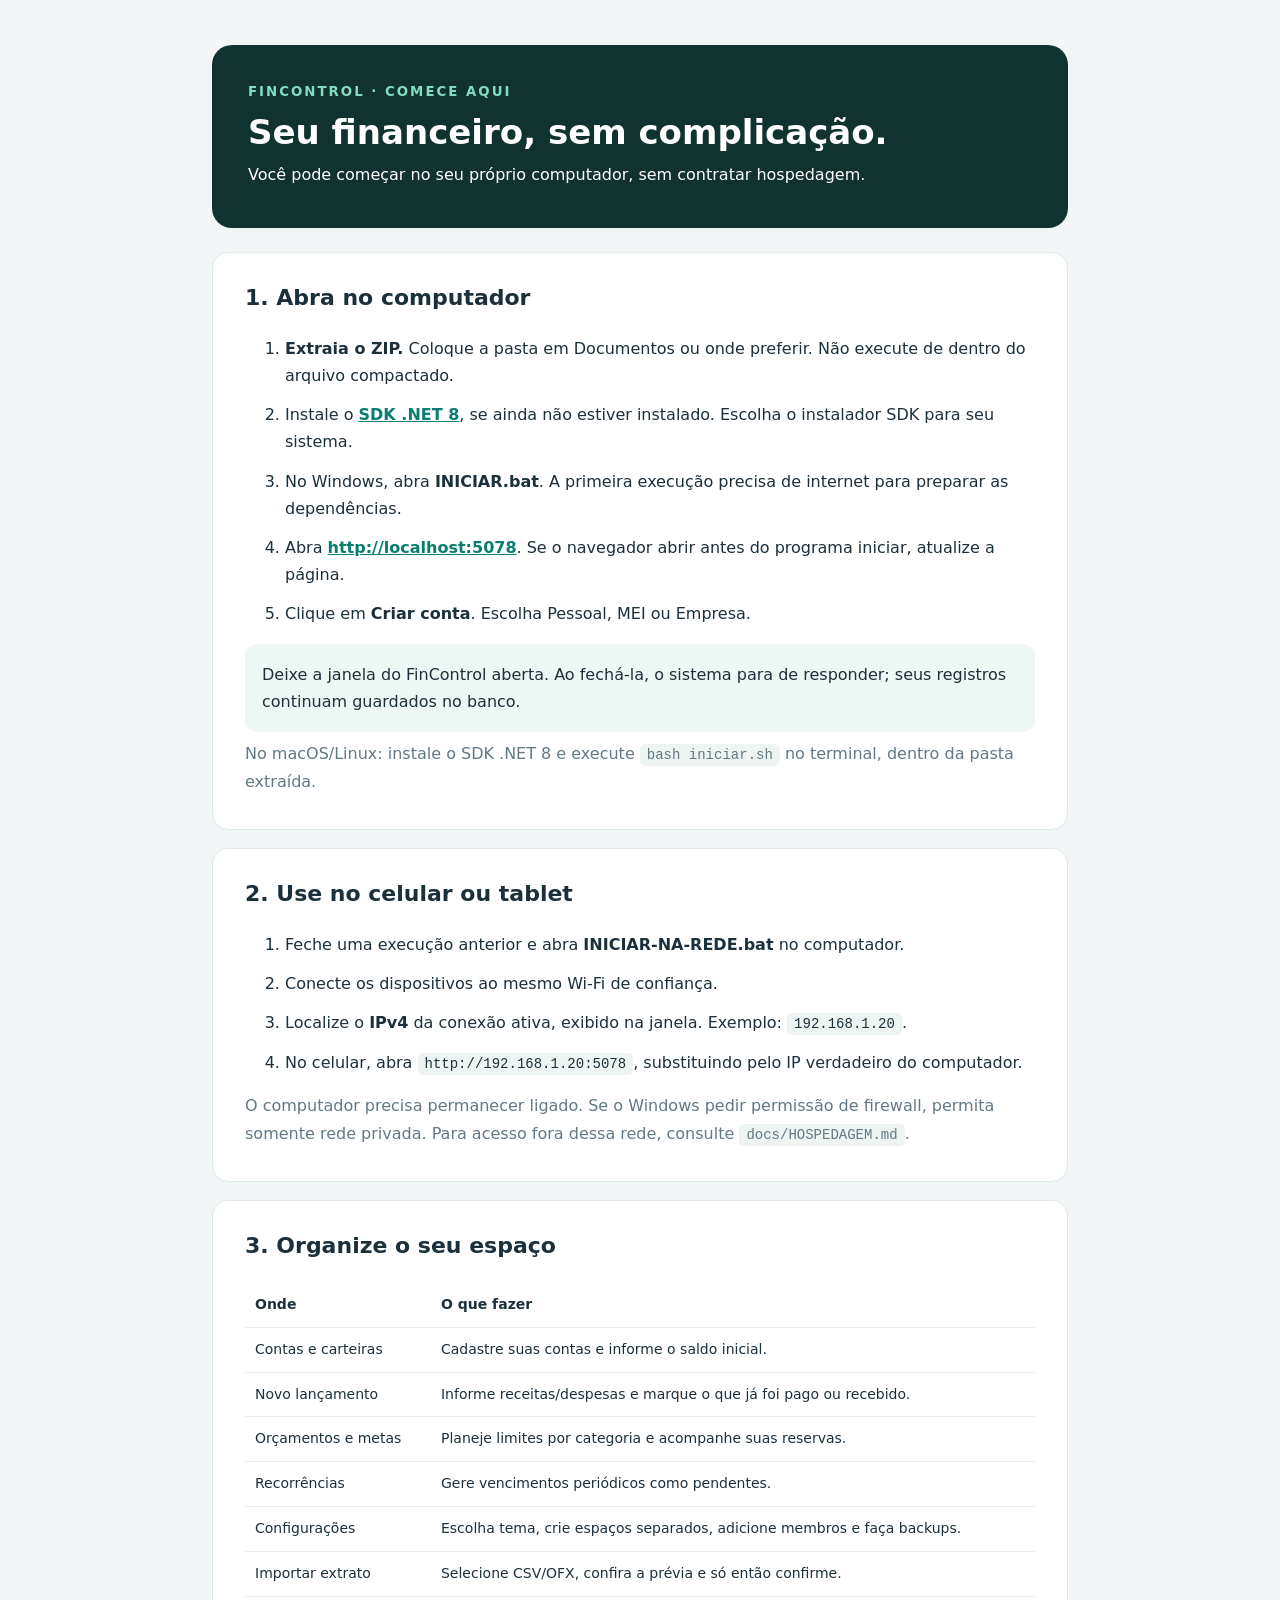
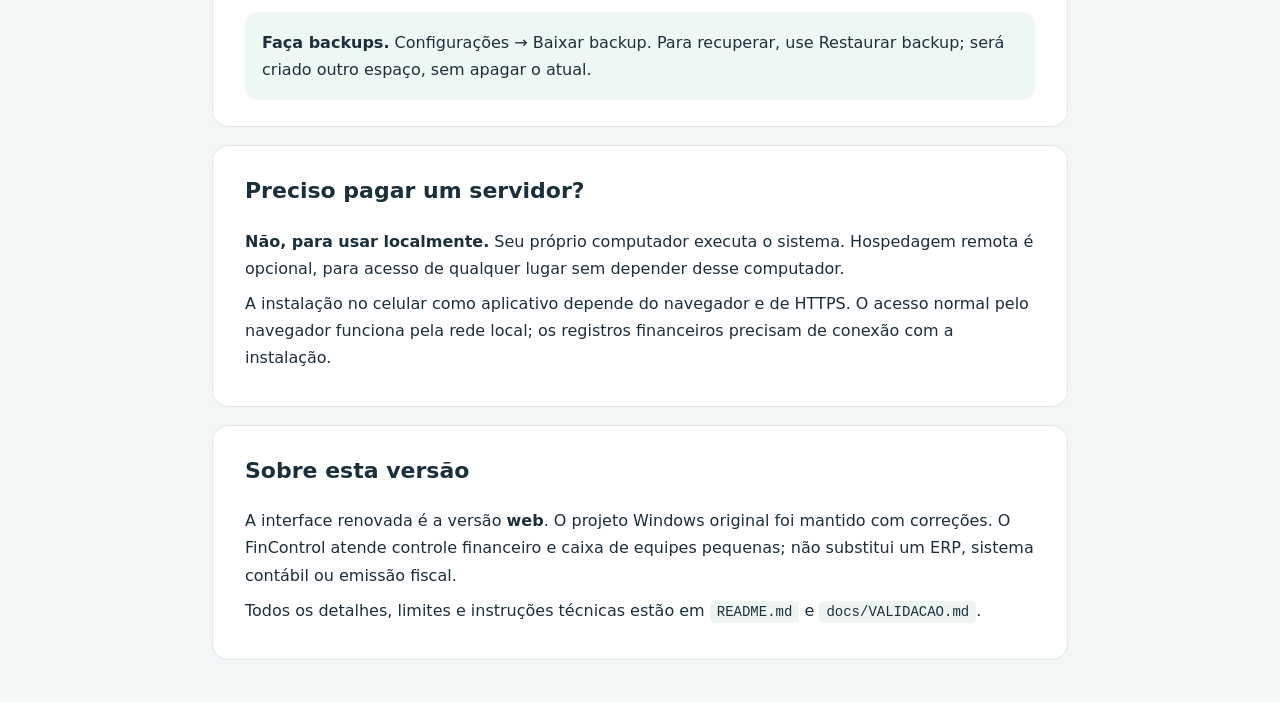
==== LEIA-ME.html @ aa4eff6c "docs: apresentar FinControl Enterprise e configurar solução Adicionar README, guia de início, script" ====
<!doctype html><html lang="pt-BR"><head><meta charset="utf-8"><meta name="viewport" content="width=device-width,initial-scale=1"><title>Comece aqui · FinControl</title><style>*{box-sizing:border-box}body{margin:0;background:#f3f6f7;color:#1c303b;font:16px/1.7 system-ui,sans-serif}main{max-width:900px;margin:45px auto;padding:0 22px}header{background:#10332f;color:white;border-radius:20px;padding:32px 36px;margin-bottom:24px}header small{color:#83dcc0;letter-spacing:2px;font-weight:700}h1{margin:8px 0;font-size:34px;line-height:1.2}h2{font-size:22px;margin-top:0}p{margin:8px 0}section{background:white;padding:26px 32px;border:1px solid #dfe7ea;border-radius:16px;margin:18px 0}li{margin:12px 0}code{background:#edf4f2;padding:3px 7px;border-radius:5px;font-size:14px;overflow-wrap:anywhere}a{color:#087e72;font-weight:600}.note{background:#edf7f3;border-radius:12px;padding:17px;margin-top:15px}.sub{color:#627984}table{width:100%;border-collapse:collapse;font-size:14px}td,th{padding:10px;border-bottom:1px solid #e5ebee;text-align:left}@media(max-width:500px){main{margin:20px auto;padding:0 13px}header,section{padding:23px}h1{font-size:28px}}</style></head><body><main><header><small>FINCONTROL · COMECE AQUI</small><h1>Seu financeiro, sem complicação.</h1><p>Você pode começar no seu próprio computador, sem contratar hospedagem.</p></header><section><h2>1. Abra no computador</h2><ol><li><strong>Extraia o ZIP.</strong> Coloque a pasta em Documentos ou onde preferir. Não execute de dentro do arquivo compactado.</li><li>Instale o <a href="https://dotnet.microsoft.com/download/dotnet/8.0">SDK .NET 8</a>, se ainda não estiver instalado. Escolha o instalador SDK para seu sistema.</li><li>No Windows, abra <strong>INICIAR.bat</strong>. A primeira execução precisa de internet para preparar as dependências.</li><li>Abra <a href="http://localhost:5078">http://localhost:5078</a>. Se o navegador abrir antes do programa iniciar, atualize a página.</li><li>Clique em <strong>Criar conta</strong>. Escolha Pessoal, MEI ou Empresa.</li></ol><div class="note">Deixe a janela do FinControl aberta. Ao fechá-la, o sistema para de responder; seus registros continuam guardados no banco.</div><p class="sub">No macOS/Linux: instale o SDK .NET 8 e execute <code>bash iniciar.sh</code> no terminal, dentro da pasta extraída.</p></section><section><h2>2. Use no celular ou tablet</h2><ol><li>Feche uma execução anterior e abra <strong>INICIAR-NA-REDE.bat</strong> no computador.</li><li>Conecte os dispositivos ao mesmo Wi-Fi de confiança.</li><li>Localize o <strong>IPv4</strong> da conexão ativa, exibido na janela. Exemplo: <code>192.168.1.20</code>.</li><li>No celular, abra <code>http://192.168.1.20:5078</code>, substituindo pelo IP verdadeiro do computador.</li></ol><p class="sub">O computador precisa permanecer ligado. Se o Windows pedir permissão de firewall, permita somente rede privada. Para acesso fora dessa rede, consulte <code>docs/HOSPEDAGEM.md</code>.</p></section><section><h2>3. Organize o seu espaço</h2><table><thead><tr><th>Onde</th><th>O que fazer</th></tr></thead><tbody><tr><td>Contas e carteiras</td><td>Cadastre suas contas e informe o saldo inicial.</td></tr><tr><td>Novo lançamento</td><td>Informe receitas/despesas e marque o que já foi pago ou recebido.</td></tr><tr><td>Orçamentos e metas</td><td>Planeje limites por categoria e acompanhe suas reservas.</td></tr><tr><td>Recorrências</td><td>Gere vencimentos periódicos como pendentes.</td></tr><tr><td>Configurações</td><td>Escolha tema, crie espaços separados, adicione membros e faça backups.</td></tr><tr><td>Importar extrato</td><td>Selecione CSV/OFX, confira a prévia e só então confirme.</td></tr></tbody></table><div class="note"><strong>Faça backups.</strong> Configurações → Baixar backup. Para recuperar, use Restaurar backup; será criado outro espaço, sem apagar o atual.</div></section><section><h2>Preciso pagar um servidor?</h2><p><strong>Não, para usar localmente.</strong> Seu próprio computador executa o sistema. Hospedagem remota é opcional, para acesso de qualquer lugar sem depender desse computador.</p><p>A instalação no celular como aplicativo depende do navegador e de HTTPS. O acesso normal pelo navegador funciona pela rede local; os registros financeiros precisam de conexão com a instalação.</p></section><section><h2>Sobre esta versão</h2><p>A interface renovada é a versão <strong>web</strong>. O projeto Windows original foi mantido com correções. O FinControl atende controle financeiro e caixa de equipes pequenas; não substitui um ERP, sistema contábil ou emissão fiscal.</p><p>Todos os detalhes, limites e instruções técnicas estão em <code>README.md</code> e <code>docs/VALIDACAO.md</code>.</p></section></main></body></html>
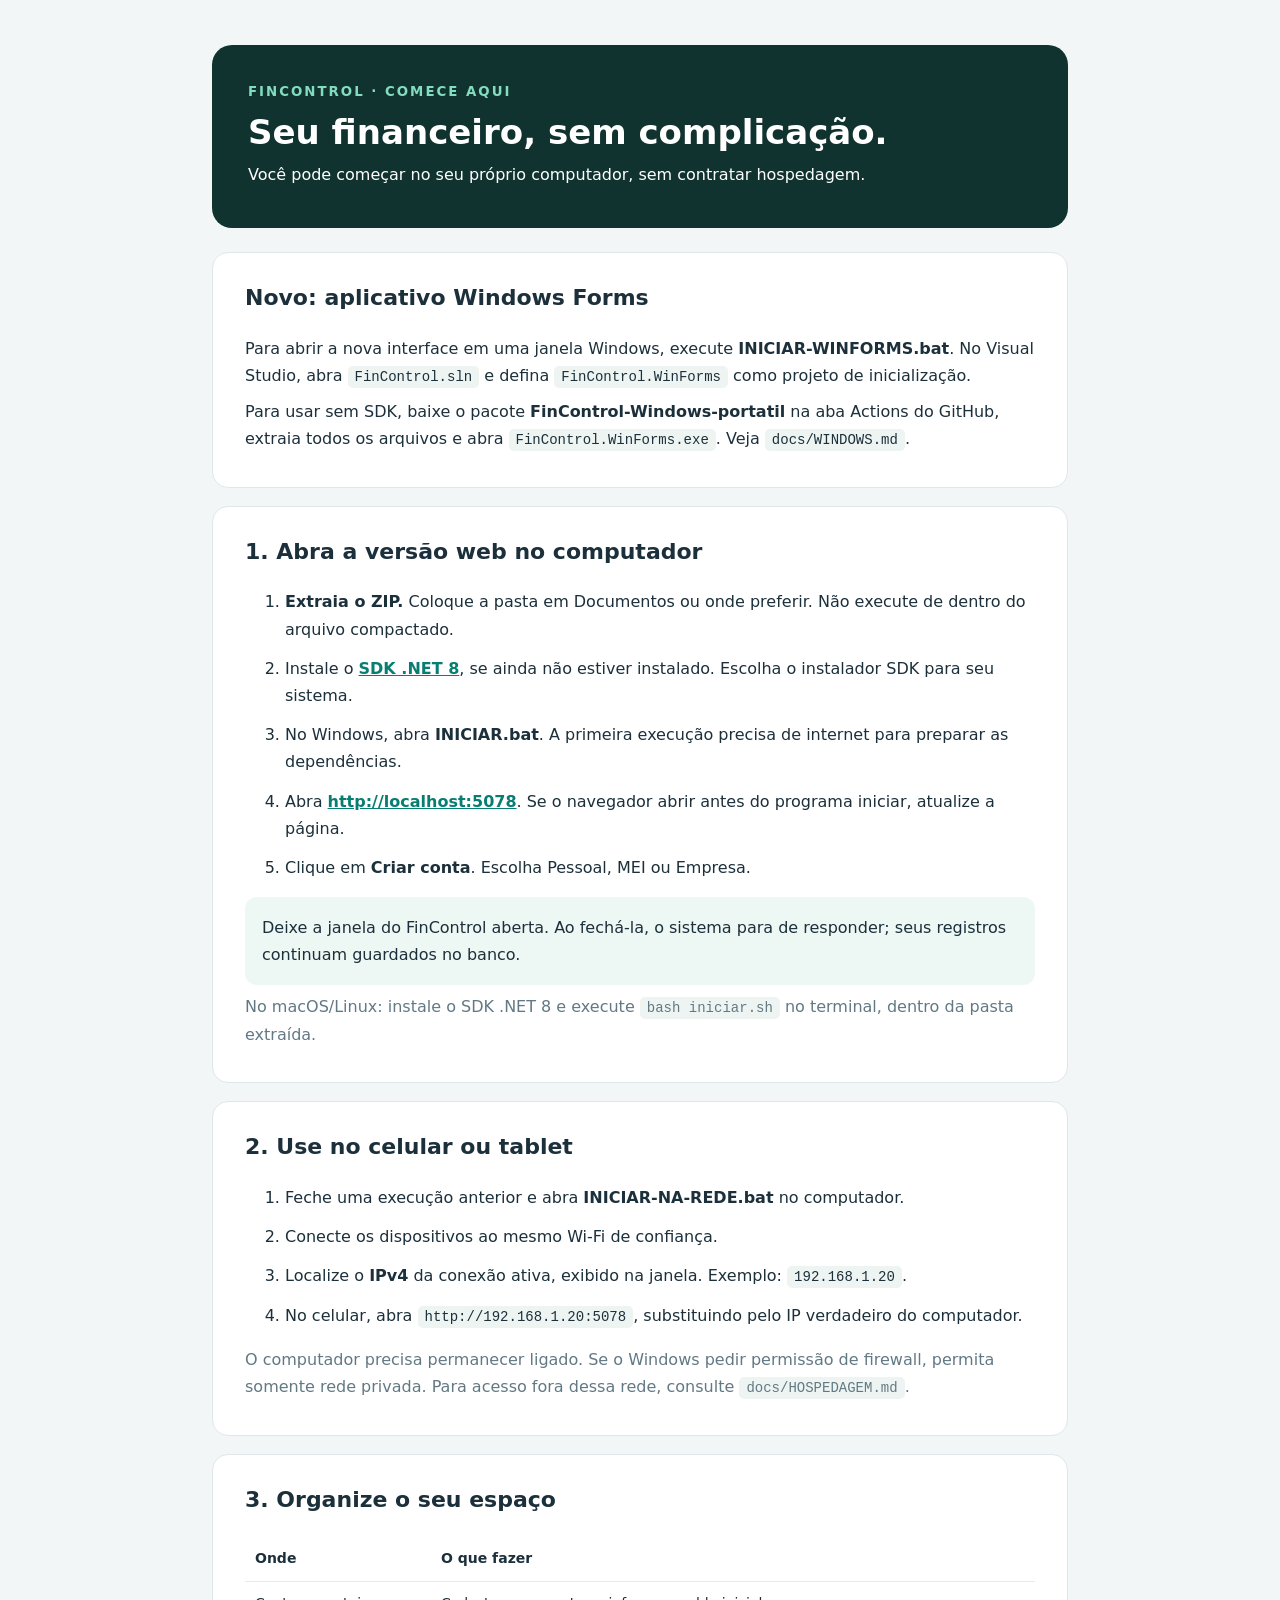
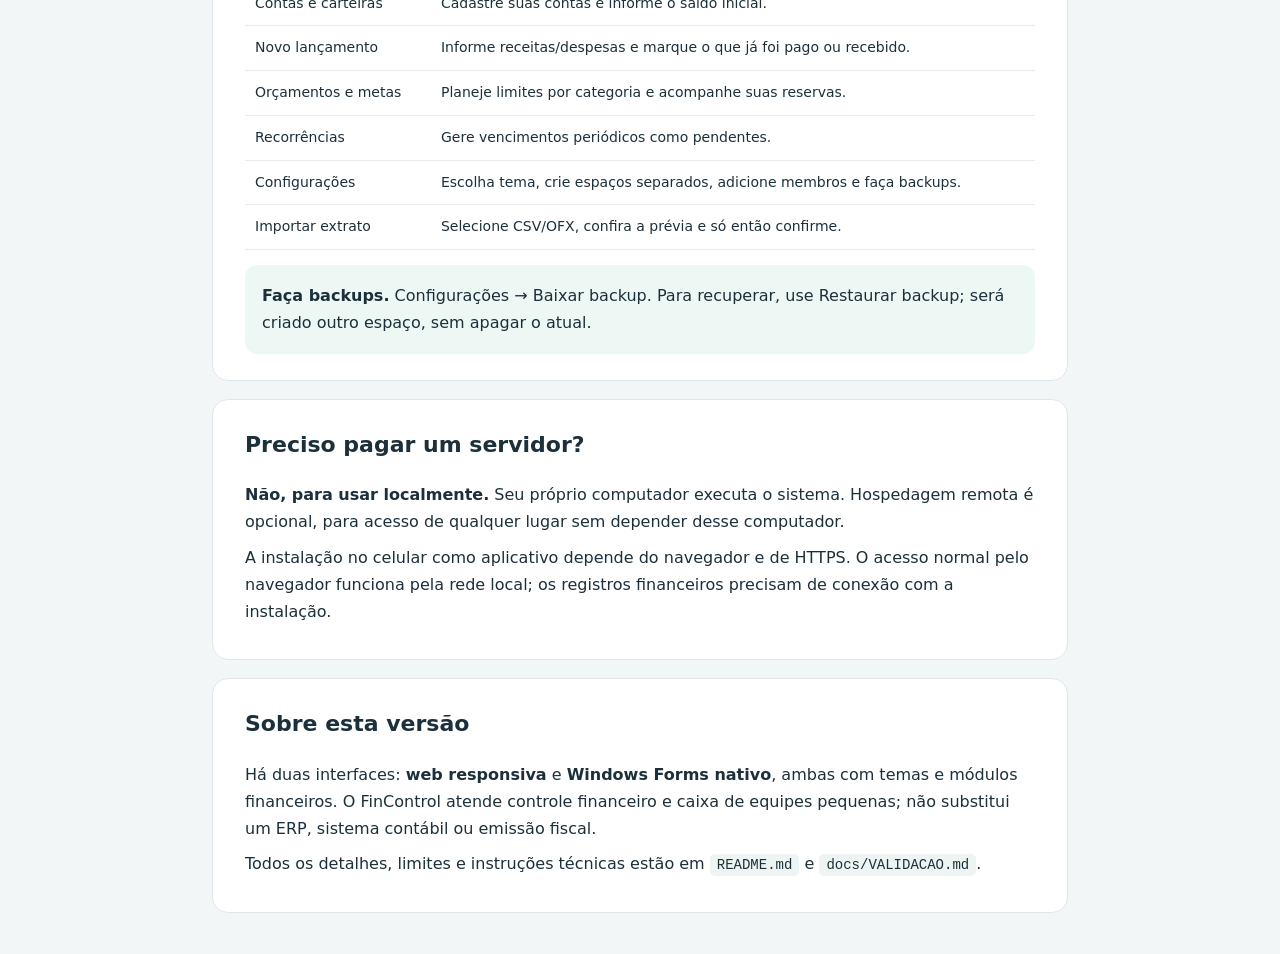
==== commit 0f5631df: "fix: validar no Windows e finalizar instruções do aplicativo nativo" ====
--- a/LEIA-ME.html
+++ b/LEIA-ME.html
@@ -1 +1 @@
-<!doctype html><html lang="pt-BR"><head><meta charset="utf-8"><meta name="viewport" content="width=device-width,initial-scale=1"><title>Comece aqui · FinControl</title><style>*{box-sizing:border-box}body{margin:0;background:#f3f6f7;color:#1c303b;font:16px/1.7 system-ui,sans-serif}main{max-width:900px;margin:45px auto;padding:0 22px}header{background:#10332f;color:white;border-radius:20px;padding:32px 36px;margin-bottom:24px}header small{color:#83dcc0;letter-spacing:2px;font-weight:700}h1{margin:8px 0;font-size:34px;line-height:1.2}h2{font-size:22px;margin-top:0}p{margin:8px 0}section{background:white;padding:26px 32px;border:1px solid #dfe7ea;border-radius:16px;margin:18px 0}li{margin:12px 0}code{background:#edf4f2;padding:3px 7px;border-radius:5px;font-size:14px;overflow-wrap:anywhere}a{color:#087e72;font-weight:600}.note{background:#edf7f3;border-radius:12px;padding:17px;margin-top:15px}.sub{color:#627984}table{width:100%;border-collapse:collapse;font-size:14px}td,th{padding:10px;border-bottom:1px solid #e5ebee;text-align:left}@media(max-width:500px){main{margin:20px auto;padding:0 13px}header,section{padding:23px}h1{font-size:28px}}</style></head><body><main><header><small>FINCONTROL · COMECE AQUI</small><h1>Seu financeiro, sem complicação.</h1><p>Você pode começar no seu próprio computador, sem contratar hospedagem.</p></header><section><h2>1. Abra no computador</h2><ol><li><strong>Extraia o ZIP.</strong> Coloque a pasta em Documentos ou onde preferir. Não execute de dentro do arquivo compactado.</li><li>Instale o <a href="https://dotnet.microsoft.com/download/dotnet/8.0">SDK .NET 8</a>, se ainda não estiver instalado. Escolha o instalador SDK para seu sistema.</li><li>No Windows, abra <strong>INICIAR.bat</strong>. A primeira execução precisa de internet para preparar as dependências.</li><li>Abra <a href="http://localhost:5078">http://localhost:5078</a>. Se o navegador abrir antes do programa iniciar, atualize a página.</li><li>Clique em <strong>Criar conta</strong>. Escolha Pessoal, MEI ou Empresa.</li></ol><div class="note">Deixe a janela do FinControl aberta. Ao fechá-la, o sistema para de responder; seus registros continuam guardados no banco.</div><p class="sub">No macOS/Linux: instale o SDK .NET 8 e execute <code>bash iniciar.sh</code> no terminal, dentro da pasta extraída.</p></section><section><h2>2. Use no celular ou tablet</h2><ol><li>Feche uma execução anterior e abra <strong>INICIAR-NA-REDE.bat</strong> no computador.</li><li>Conecte os dispositivos ao mesmo Wi-Fi de confiança.</li><li>Localize o <strong>IPv4</strong> da conexão ativa, exibido na janela. Exemplo: <code>192.168.1.20</code>.</li><li>No celular, abra <code>http://192.168.1.20:5078</code>, substituindo pelo IP verdadeiro do computador.</li></ol><p class="sub">O computador precisa permanecer ligado. Se o Windows pedir permissão de firewall, permita somente rede privada. Para acesso fora dessa rede, consulte <code>docs/HOSPEDAGEM.md</code>.</p></section><section><h2>3. Organize o seu espaço</h2><table><thead><tr><th>Onde</th><th>O que fazer</th></tr></thead><tbody><tr><td>Contas e carteiras</td><td>Cadastre suas contas e informe o saldo inicial.</td></tr><tr><td>Novo lançamento</td><td>Informe receitas/despesas e marque o que já foi pago ou recebido.</td></tr><tr><td>Orçamentos e metas</td><td>Planeje limites por categoria e acompanhe suas reservas.</td></tr><tr><td>Recorrências</td><td>Gere vencimentos periódicos como pendentes.</td></tr><tr><td>Configurações</td><td>Escolha tema, crie espaços separados, adicione membros e faça backups.</td></tr><tr><td>Importar extrato</td><td>Selecione CSV/OFX, confira a prévia e só então confirme.</td></tr></tbody></table><div class="note"><strong>Faça backups.</strong> Configurações → Baixar backup. Para recuperar, use Restaurar backup; será criado outro espaço, sem apagar o atual.</div></section><section><h2>Preciso pagar um servidor?</h2><p><strong>Não, para usar localmente.</strong> Seu próprio computador executa o sistema. Hospedagem remota é opcional, para acesso de qualquer lugar sem depender desse computador.</p><p>A instalação no celular como aplicativo depende do navegador e de HTTPS. O acesso normal pelo navegador funciona pela rede local; os registros financeiros precisam de conexão com a instalação.</p></section><section><h2>Sobre esta versão</h2><p>A interface renovada é a versão <strong>web</strong>. O projeto Windows original foi mantido com correções. O FinControl atende controle financeiro e caixa de equipes pequenas; não substitui um ERP, sistema contábil ou emissão fiscal.</p><p>Todos os detalhes, limites e instruções técnicas estão em <code>README.md</code> e <code>docs/VALIDACAO.md</code>.</p></section></main></body></html>
+<!doctype html><html lang="pt-BR"><head><meta charset="utf-8"><meta name="viewport" content="width=device-width,initial-scale=1"><title>Comece aqui · FinControl</title><style>*{box-sizing:border-box}body{margin:0;background:#f3f6f7;color:#1c303b;font:16px/1.7 system-ui,sans-serif}main{max-width:900px;margin:45px auto;padding:0 22px}header{background:#10332f;color:white;border-radius:20px;padding:32px 36px;margin-bottom:24px}header small{color:#83dcc0;letter-spacing:2px;font-weight:700}h1{margin:8px 0;font-size:34px;line-height:1.2}h2{font-size:22px;margin-top:0}p{margin:8px 0}section{background:white;padding:26px 32px;border:1px solid #dfe7ea;border-radius:16px;margin:18px 0}li{margin:12px 0}code{background:#edf4f2;padding:3px 7px;border-radius:5px;font-size:14px;overflow-wrap:anywhere}a{color:#087e72;font-weight:600}.note{background:#edf7f3;border-radius:12px;padding:17px;margin-top:15px}.sub{color:#627984}table{width:100%;border-collapse:collapse;font-size:14px}td,th{padding:10px;border-bottom:1px solid #e5ebee;text-align:left}@media(max-width:500px){main{margin:20px auto;padding:0 13px}header,section{padding:23px}h1{font-size:28px}}</style></head><body><main><header><small>FINCONTROL · COMECE AQUI</small><h1>Seu financeiro, sem complicação.</h1><p>Você pode começar no seu próprio computador, sem contratar hospedagem.</p></header><section><h2>Novo: aplicativo Windows Forms</h2><p>Para abrir a nova interface em uma janela Windows, execute <strong>INICIAR-WINFORMS.bat</strong>. No Visual Studio, abra <code>FinControl.sln</code> e defina <code>FinControl.WinForms</code> como projeto de inicialização.</p><p>Para usar sem SDK, baixe o pacote <strong>FinControl-Windows-portatil</strong> na aba Actions do GitHub, extraia todos os arquivos e abra <code>FinControl.WinForms.exe</code>. Veja <code>docs/WINDOWS.md</code>.</p></section><section><h2>1. Abra a versão web no computador</h2><ol><li><strong>Extraia o ZIP.</strong> Coloque a pasta em Documentos ou onde preferir. Não execute de dentro do arquivo compactado.</li><li>Instale o <a href="https://dotnet.microsoft.com/download/dotnet/8.0">SDK .NET 8</a>, se ainda não estiver instalado. Escolha o instalador SDK para seu sistema.</li><li>No Windows, abra <strong>INICIAR.bat</strong>. A primeira execução precisa de internet para preparar as dependências.</li><li>Abra <a href="http://localhost:5078">http://localhost:5078</a>. Se o navegador abrir antes do programa iniciar, atualize a página.</li><li>Clique em <strong>Criar conta</strong>. Escolha Pessoal, MEI ou Empresa.</li></ol><div class="note">Deixe a janela do FinControl aberta. Ao fechá-la, o sistema para de responder; seus registros continuam guardados no banco.</div><p class="sub">No macOS/Linux: instale o SDK .NET 8 e execute <code>bash iniciar.sh</code> no terminal, dentro da pasta extraída.</p></section><section><h2>2. Use no celular ou tablet</h2><ol><li>Feche uma execução anterior e abra <strong>INICIAR-NA-REDE.bat</strong> no computador.</li><li>Conecte os dispositivos ao mesmo Wi-Fi de confiança.</li><li>Localize o <strong>IPv4</strong> da conexão ativa, exibido na janela. Exemplo: <code>192.168.1.20</code>.</li><li>No celular, abra <code>http://192.168.1.20:5078</code>, substituindo pelo IP verdadeiro do computador.</li></ol><p class="sub">O computador precisa permanecer ligado. Se o Windows pedir permissão de firewall, permita somente rede privada. Para acesso fora dessa rede, consulte <code>docs/HOSPEDAGEM.md</code>.</p></section><section><h2>3. Organize o seu espaço</h2><table><thead><tr><th>Onde</th><th>O que fazer</th></tr></thead><tbody><tr><td>Contas e carteiras</td><td>Cadastre suas contas e informe o saldo inicial.</td></tr><tr><td>Novo lançamento</td><td>Informe receitas/despesas e marque o que já foi pago ou recebido.</td></tr><tr><td>Orçamentos e metas</td><td>Planeje limites por categoria e acompanhe suas reservas.</td></tr><tr><td>Recorrências</td><td>Gere vencimentos periódicos como pendentes.</td></tr><tr><td>Configurações</td><td>Escolha tema, crie espaços separados, adicione membros e faça backups.</td></tr><tr><td>Importar extrato</td><td>Selecione CSV/OFX, confira a prévia e só então confirme.</td></tr></tbody></table><div class="note"><strong>Faça backups.</strong> Configurações → Baixar backup. Para recuperar, use Restaurar backup; será criado outro espaço, sem apagar o atual.</div></section><section><h2>Preciso pagar um servidor?</h2><p><strong>Não, para usar localmente.</strong> Seu próprio computador executa o sistema. Hospedagem remota é opcional, para acesso de qualquer lugar sem depender desse computador.</p><p>A instalação no celular como aplicativo depende do navegador e de HTTPS. O acesso normal pelo navegador funciona pela rede local; os registros financeiros precisam de conexão com a instalação.</p></section><section><h2>Sobre esta versão</h2><p>Há duas interfaces: <strong>web responsiva</strong> e <strong>Windows Forms nativo</strong>, ambas com temas e módulos financeiros. O FinControl atende controle financeiro e caixa de equipes pequenas; não substitui um ERP, sistema contábil ou emissão fiscal.</p><p>Todos os detalhes, limites e instruções técnicas estão em <code>README.md</code> e <code>docs/VALIDACAO.md</code>.</p></section></main></body></html>
